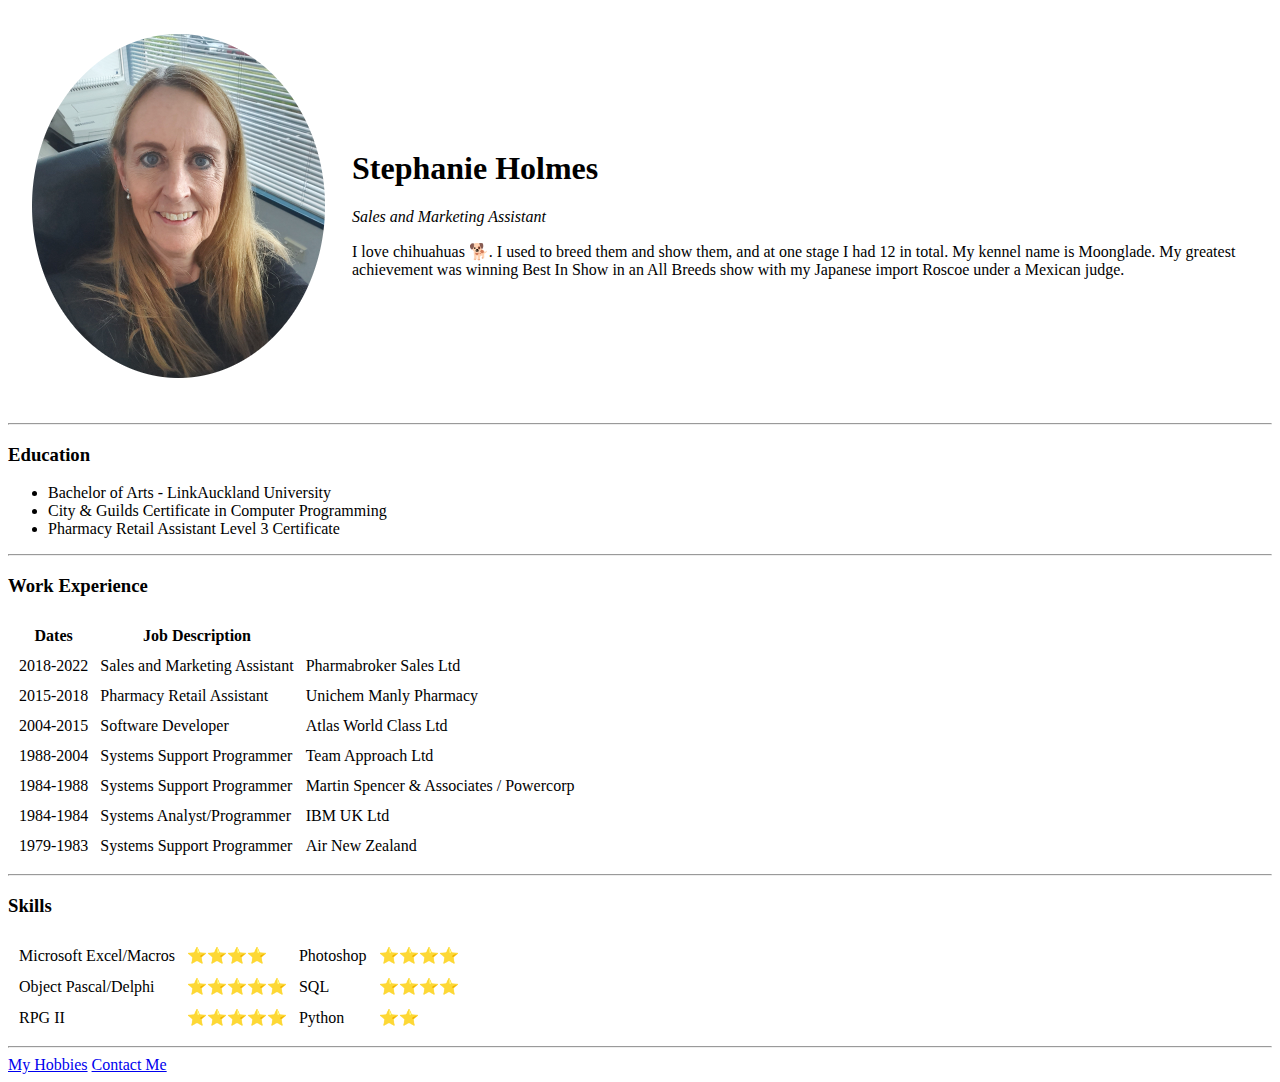
==== index.html @ c7a84145 "Add initial cv website files" ====
<!DOCTYPE html>
<html lang="en">

  <head>
    <meta charset="UTF-8">
    <title>Steph's Personal Site</title>
  </head>

  <body>

    <table cellspacing="20">
      <tr>
        <td><img src="Profile Pic.png" alt="Steph Profile Picture"></td>
        <td><h1>Stephanie Holmes</h1>
        <p><em>Sales and Marketing Assistant</em></p>
        <p>I love chihuahuas &#128021;. I used to breed them and show them,
        and at one stage I had 12 in total. My kennel name is Moonglade.
        My greatest achievement was winning Best In Show in an All Breeds
        show with my Japanese import Roscoe under a Mexican judge.</p>
        </td>
      </tr>
    </table>
    <hr>
    <h3>Education</h3>
    <ul>
        <li>Bachelor of Arts - LinkAuckland University</a></li>
        <li>City & Guilds Certificate in Computer Programming</li>
        <li>Pharmacy Retail Assistant Level 3 Certificate</li>
    </ul>
    <hr>
    <h3>Work Experience</h3>
    <table cellspacing="10">
      <thead>
        <tr>
          <th>Dates</th>
          <th>Job Description</th>
        </tr>
      </thead>
      <tbody>
        <tr>
          <td>2018-2022</td>
          <td>Sales and Marketing Assistant</td>
          <td>Pharmabroker Sales Ltd</td>
        </tr>
        <tr>
          <td>2015-2018</td>
          <td>Pharmacy Retail Assistant</td>
          <td>Unichem Manly Pharmacy</td>
        </tr>
        <tr>
          <td>2004-2015</td>
          <td>Software Developer</td>
          <td>Atlas World Class Ltd</td>
        </tr>
        <tr>
          <td>1988-2004</td>
          <td>Systems Support Programmer</td>
          <td>Team Approach Ltd</td>
        </tr>
        <tr>
          <td>1984-1988</td>
          <td>Systems Support Programmer</td>
          <td>Martin Spencer & Associates / Powercorp</td>
        </tr>
        <tr>
          <td>1984-1984</td>
          <td>Systems Analyst/Programmer</td>
          <td>IBM UK Ltd</td>
        </tr>
        <tr>
          <td>1979-1983</td>
          <td>Systems Support Programmer</td>
          <td>Air New Zealand</td>
        </tr>
      </tbody>
    </table>
    <hr>
    <h3>Skills</h3>
    <table cellspacing="10">
      <tbody>
        <tr>
          <td>Microsoft Excel/Macros</td>
          <td>⭐️⭐️⭐️⭐️</td>
          <td>Photoshop</td>
          <td>⭐️⭐️⭐️⭐️</td>
        </tr>
        <tr>
          <td>Object Pascal/Delphi</td>
          <td>⭐️⭐️⭐️⭐️️⭐️</td>
          <td>SQL</td>
          <td>⭐️⭐️⭐️⭐️</td>
        </tr>
        <tr>
          <td>RPG II</td>
          <td>⭐️⭐️⭐️⭐️️⭐️</td>
          <td>Python</td>
          <td>⭐️⭐️</td>
        </tr>
    </table>
    <hr>
    <a href="hobbies.html">My Hobbies</a>
    <a href="contactme.html">Contact Me</a>
  </body>

</html>
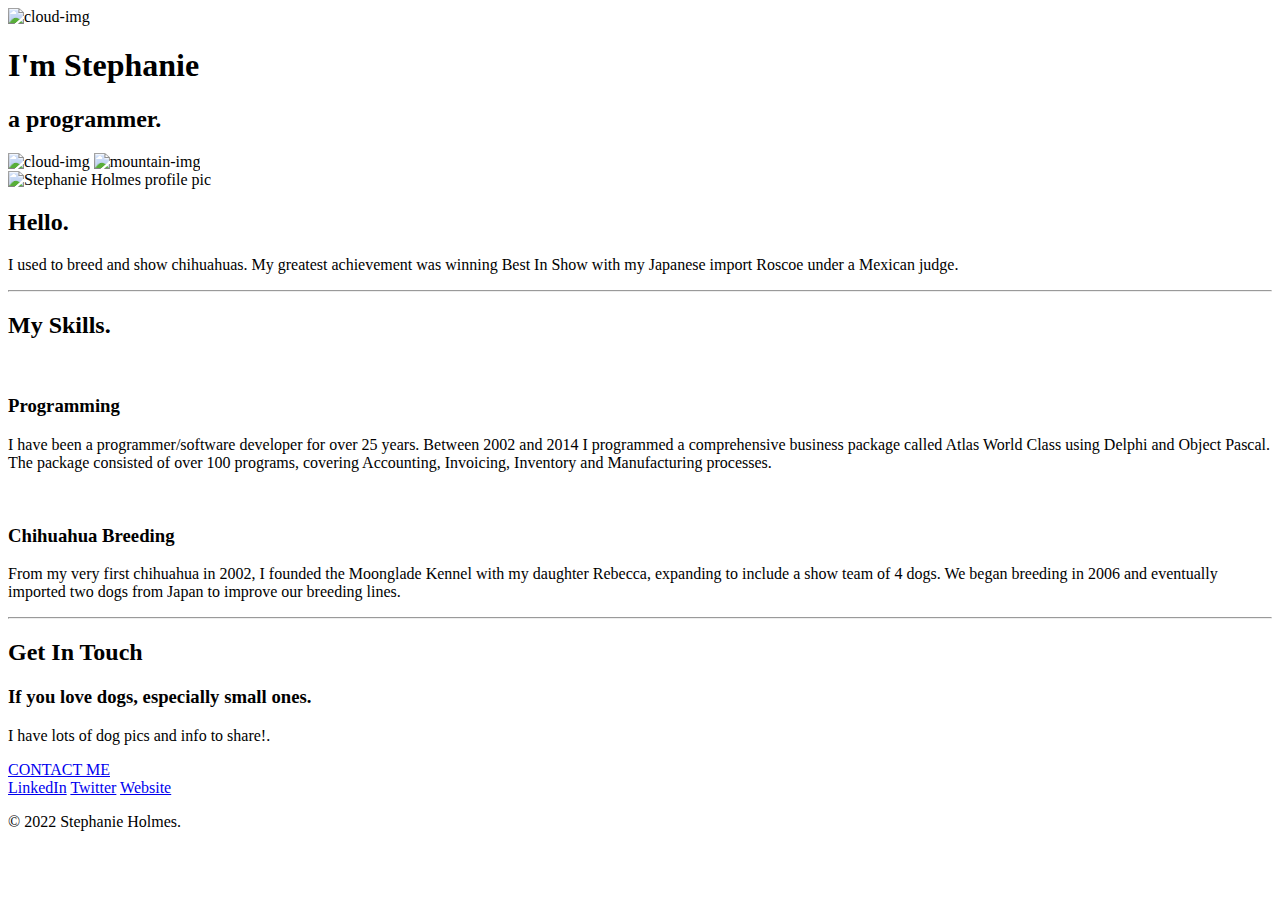
==== commit b0d2105c: "Add files via upload" ====
--- a/index.html
+++ b/index.html
@@ -1,105 +1,63 @@
 <!DOCTYPE html>
 <html lang="en">
+<head>
+    <meta charset="UTF-8">
+    <title>Stephanie Holmes</title>
+    <link rel="stylesheet" href="css\styles.css">
+    <link rel="icon" href="favicon.ico">
+    <link rel="preconnect" href="https://fonts.googleapis.com">
+    <link rel="preconnect" href="https://fonts.gstatic.com" crossorigin>
+    <link href="https://fonts.googleapis.com/css2?family=Merriweather&family=Montserrat&family=Sacramento&display=swap" rel="stylesheet">
+</head>
+<body>
+  <div class="top-container">
+    <img class="top-cloud" src="images\cloud.png" alt="cloud-img">
+    <h1>I'm Stephanie</h1>
+    <h2>a programmer.</h2>
+    <img class="bottom-cloud" src="images\cloud.png" alt="cloud-img">
+    <img src="images\mountain.png" alt="mountain-img">
+  </div>
+  <div class="middle-container">
+    <div class="profile">
+      <img src="images\Profile Pic.png" alt="Stephanie Holmes profile pic">
+      <h2>Hello.</h2>
+      <p class="intro-text">I used to breed and show chihuahuas. My greatest achievement was winning Best In Show
+         with my Japanese import Roscoe under a Mexican judge.</p>
+    </div>
+    <hr>
+    <div class="skills">
+      <h2>My Skills.</h2>
+      <div class="skill-row">
+        <img class="skill-img1" src="images\Atlas.png" alt="">
+        <h3>Programming</h3>
+        <p>I have been a programmer/software developer for over 25 years. Between 2002 and 2014 I programmed a
+          comprehensive business package called Atlas World Class using Delphi and Object Pascal. The package
+          consisted of over 100 programs, covering Accounting, Invoicing, Inventory and Manufacturing processes.
+        </p>
+      </div>
+      <div class="skill-row">
+        <img class="skill-img2" src="images\Roscoe BIS.png" alt="">
+        <h3>Chihuahua Breeding</h3>
+        <p>From my very first chihuahua in 2002, I founded the Moonglade Kennel with my daughter
+          Rebecca, expanding to include a show team of 4 dogs. We began breeding in 2006 and
+          eventually imported two dogs from Japan to improve our breeding lines.</p>
+      </div>
+    </div>
+    <hr>
+    <div class="contact-me">
+      <h2>Get In Touch</h2>
+      <h3>If you love dogs, especially small ones.</h3>
+      <p class="contact-info">I have lots of dog pics and info to share!.</p>
+      <a class="btn" href="mailto:stephpythontest@gmail.com">CONTACT ME</a>
+    </div>
+  </div>
 
-  <head>
-    <meta charset="UTF-8">
-    <title>Steph's Personal Site</title>
-  </head>
+  <div class="bottom-container">
+    <a class="footer-link" href="https://www.linkedin.com/">LinkedIn</a>
+    <a class="footer-link" href="https://twitter.com/">Twitter</a>
+    <a class="footer-link" href="https://roscanor.github.io/cv/">Website</a>
+    <p class="copyright-text">© 2022 Stephanie Holmes.</p>
+  </div>
 
-  <body>
-
-    <table cellspacing="20">
-      <tr>
-        <td><img src="Profile Pic.png" alt="Steph Profile Picture"></td>
-        <td><h1>Stephanie Holmes</h1>
-        <p><em>Sales and Marketing Assistant</em></p>
-        <p>I love chihuahuas &#128021;. I used to breed them and show them,
-        and at one stage I had 12 in total. My kennel name is Moonglade.
-        My greatest achievement was winning Best In Show in an All Breeds
-        show with my Japanese import Roscoe under a Mexican judge.</p>
-        </td>
-      </tr>
-    </table>
-    <hr>
-    <h3>Education</h3>
-    <ul>
-        <li>Bachelor of Arts - LinkAuckland University</a></li>
-        <li>City & Guilds Certificate in Computer Programming</li>
-        <li>Pharmacy Retail Assistant Level 3 Certificate</li>
-    </ul>
-    <hr>
-    <h3>Work Experience</h3>
-    <table cellspacing="10">
-      <thead>
-        <tr>
-          <th>Dates</th>
-          <th>Job Description</th>
-        </tr>
-      </thead>
-      <tbody>
-        <tr>
-          <td>2018-2022</td>
-          <td>Sales and Marketing Assistant</td>
-          <td>Pharmabroker Sales Ltd</td>
-        </tr>
-        <tr>
-          <td>2015-2018</td>
-          <td>Pharmacy Retail Assistant</td>
-          <td>Unichem Manly Pharmacy</td>
-        </tr>
-        <tr>
-          <td>2004-2015</td>
-          <td>Software Developer</td>
-          <td>Atlas World Class Ltd</td>
-        </tr>
-        <tr>
-          <td>1988-2004</td>
-          <td>Systems Support Programmer</td>
-          <td>Team Approach Ltd</td>
-        </tr>
-        <tr>
-          <td>1984-1988</td>
-          <td>Systems Support Programmer</td>
-          <td>Martin Spencer & Associates / Powercorp</td>
-        </tr>
-        <tr>
-          <td>1984-1984</td>
-          <td>Systems Analyst/Programmer</td>
-          <td>IBM UK Ltd</td>
-        </tr>
-        <tr>
-          <td>1979-1983</td>
-          <td>Systems Support Programmer</td>
-          <td>Air New Zealand</td>
-        </tr>
-      </tbody>
-    </table>
-    <hr>
-    <h3>Skills</h3>
-    <table cellspacing="10">
-      <tbody>
-        <tr>
-          <td>Microsoft Excel/Macros</td>
-          <td>⭐️⭐️⭐️⭐️</td>
-          <td>Photoshop</td>
-          <td>⭐️⭐️⭐️⭐️</td>
-        </tr>
-        <tr>
-          <td>Object Pascal/Delphi</td>
-          <td>⭐️⭐️⭐️⭐️️⭐️</td>
-          <td>SQL</td>
-          <td>⭐️⭐️⭐️⭐️</td>
-        </tr>
-        <tr>
-          <td>RPG II</td>
-          <td>⭐️⭐️⭐️⭐️️⭐️</td>
-          <td>Python</td>
-          <td>⭐️⭐️</td>
-        </tr>
-    </table>
-    <hr>
-    <a href="hobbies.html">My Hobbies</a>
-    <a href="contactme.html">Contact Me</a>
-  </body>
-
-</html>
+</body>
+</html>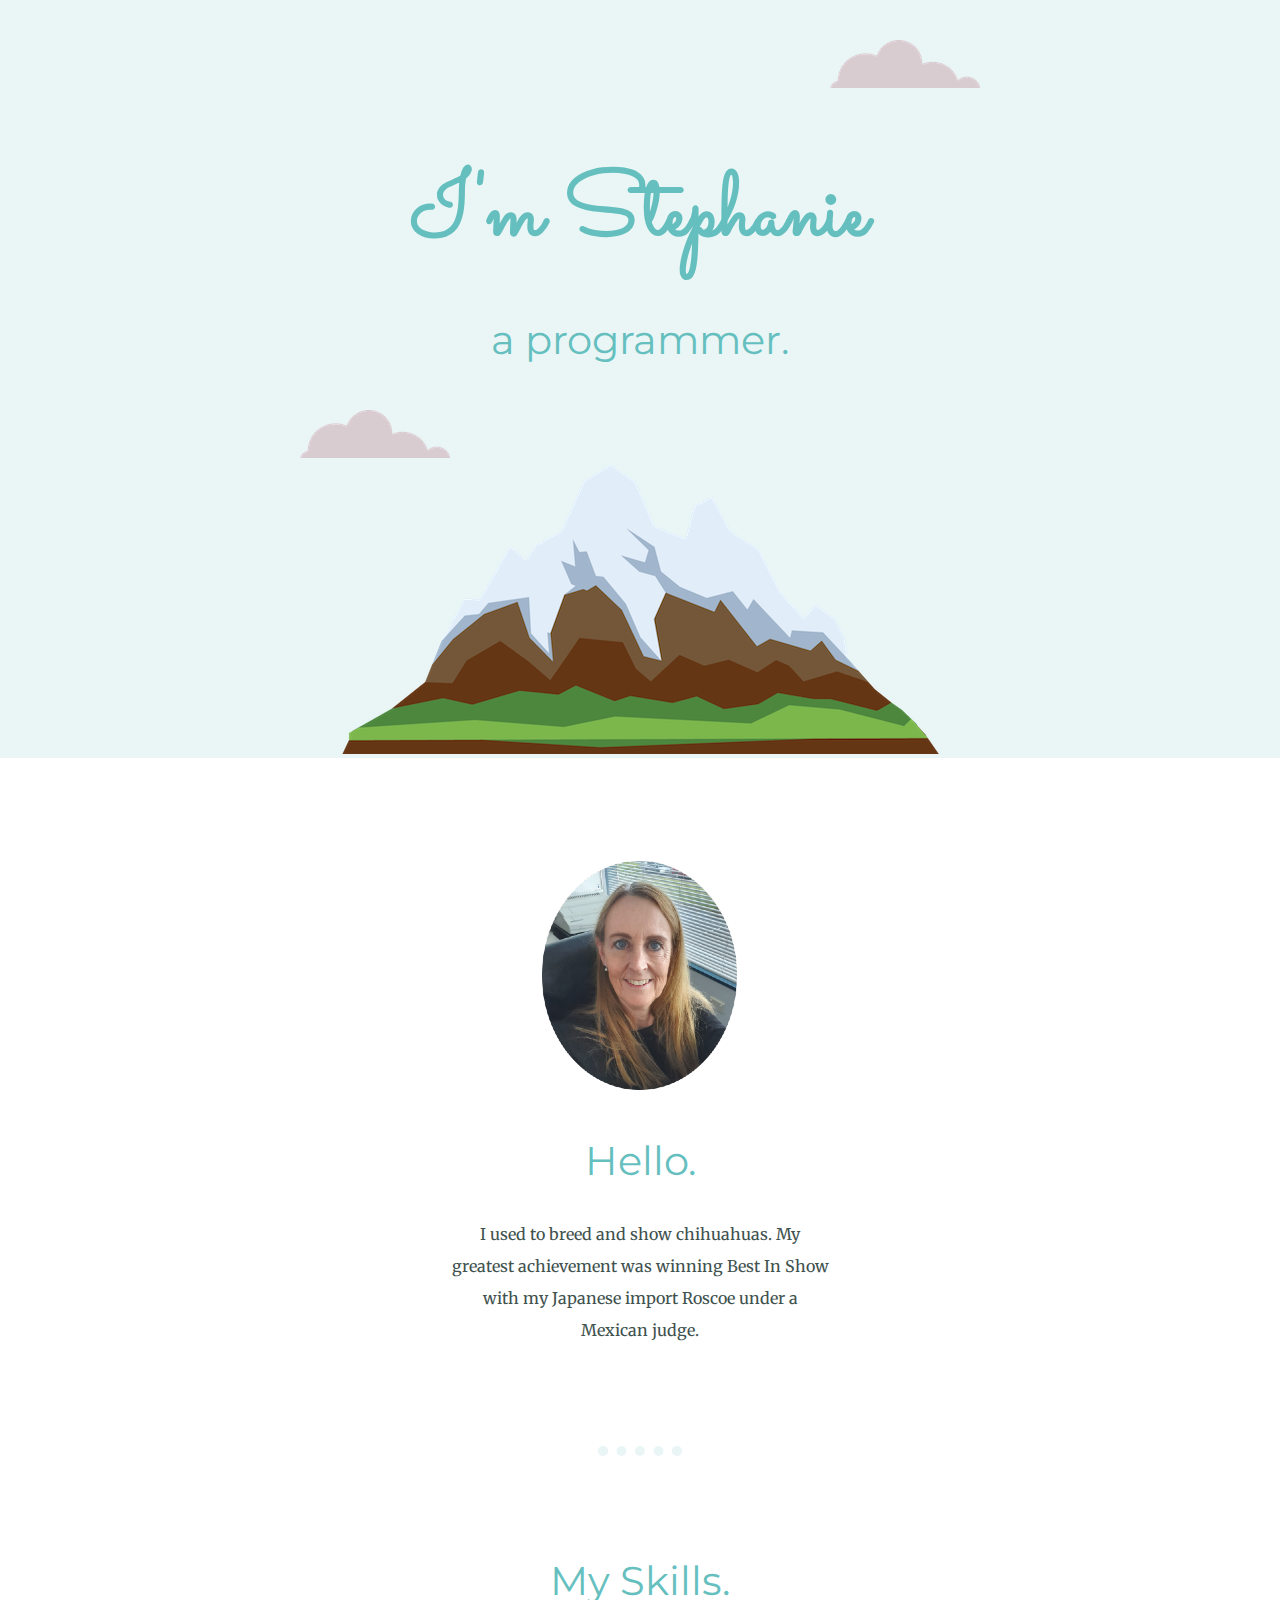
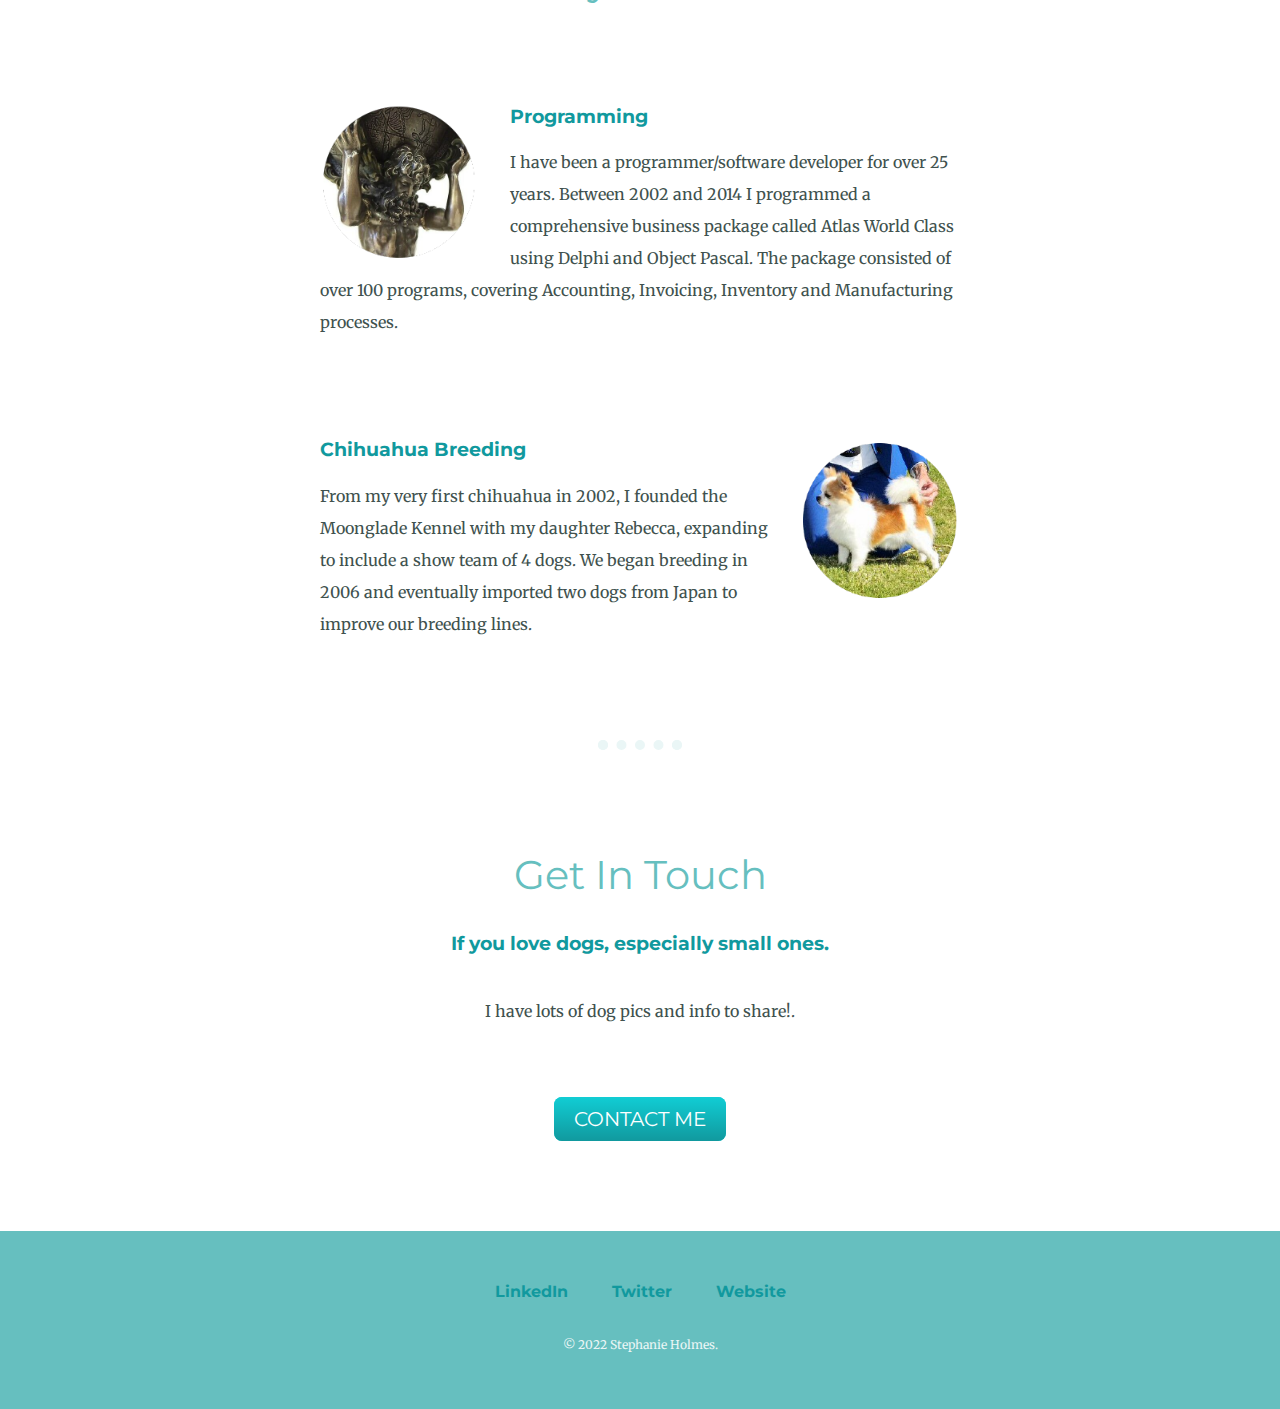
==== commit 93c6cf4f: "Update index.html" ====
--- a/index.html
+++ b/index.html
@@ -11,10 +11,10 @@
 </head>
 <body>
   <div class="top-container">
-    <img class="top-cloud" src="images\cloud.png" alt="cloud-img">
+    <img class="top-cloud" src="images/cloud.png" alt="cloud-img">
     <h1>I'm Stephanie</h1>
     <h2>a programmer.</h2>
-    <img class="bottom-cloud" src="images\cloud.png" alt="cloud-img">
+    <img class="bottom-cloud" src="images/cloud.png" alt="cloud-img">
     <img src="images\mountain.png" alt="mountain-img">
   </div>
   <div class="middle-container">
@@ -60,4 +60,4 @@
   </div>
 
 </body>
-</html>+</html>
